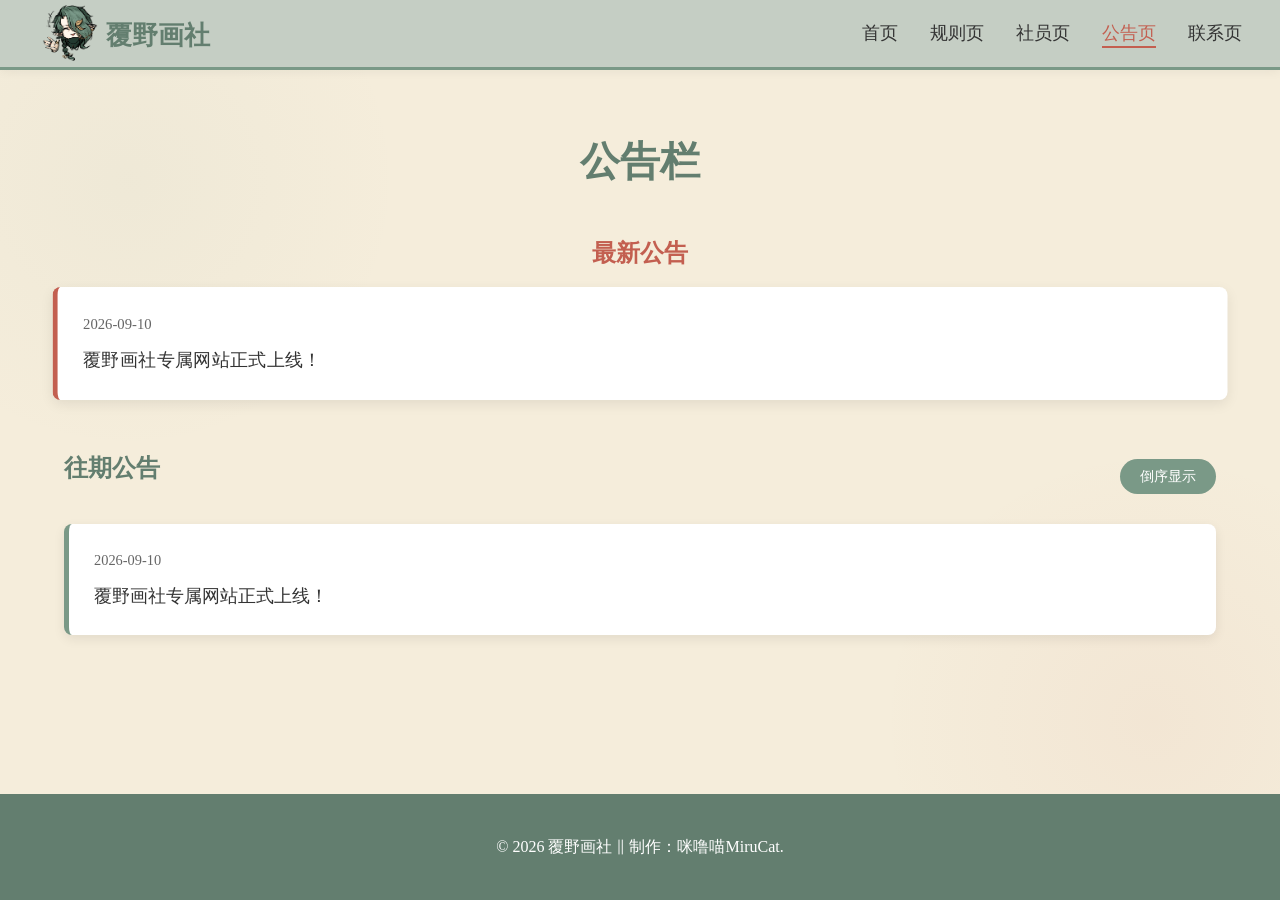
==== announcements.html @ efc0cf25 "publish website" ====
<!DOCTYPE html>
<html lang="zh-CN">
<head>
    <meta charset="UTF-8">
    <meta name="viewport" content="width=device-width, initial-scale=1.0">
    <title>覆野画社 - 公告页</title>
    <link rel="stylesheet" href="css/style.css">
    <link rel="icon" href="assets/images/favicon.webp" type="image/svg+xml"> 
</head>
<body>
    <!-- 加载遮罩层 -->
    <div id="loadingScreen" class="loading-screen">
        <img class="loading-banner" src="assets/images/ui/loading.webp" alt="加载中">
        <div class="loading-spinner"></div>
        <p class="loading-text">正在加载...</p>
    </div>

    <header>
        <nav>
            <div class="logo">覆野画社</div>
            <button class="hamburger-menu" id="hamburgerMenu">
                <span class="bar"></span>
                <span class="bar"></span>
                <span class="bar"></span>
            </button>
            <ul class="nav-links" id="navLinks">
                <li><a href="index.html">首页</a></li>
                <li><a href="rules.html">规则页</a></li>
                <li><a href="members.html">社员页</a></li>
                <li><a href="announcements.html" class="active">公告页</a></li>
                <li><a href="contact.html">联系页</a></li>
            </ul>
        </nav>
    </header>

    <main>
        <div class="container">
            <h1 class="page-title">公告栏</h1>

            <!-- 最新公告 -->
            <section style="margin-bottom: 50px;">
                <h2 style="text-align: center; color: var(--accent);">最新公告</h2>
                <div id="latestAnnouncement" class="announcement-card" style="border-left-color: var(--accent); transform: scale(1.02);">
                    <!-- 由 JS 填充内容 -->
                    <p style="text-align: center; color: var(--text-light);">暂无公告</p>
                </div>
            </section>

            <!-- 往期历史 -->
            <section>
                <div style="display: flex; justify-content: space-between; align-items: center; margin-bottom: 20px;">
                    <h2>往期公告</h2>
                    <div style="display: flex; gap: 10px;">
                        <button id="sortBtn" class="btn btn-primary" style="font-size: 0.9rem;">切换顺序 ⇅</button>
                    </div>
                </div>

                <div id="announcementList">
                    <!-- 由 JS 填充列表 -->
                </div>

                <!-- 分页控件 -->
                <div class="pagination" id="pagination">
                    <select id="pageSelect" class="page-select"></select>
                    <div class="pagination-controls">
                        <button id="prevPage" class="page-btn">&lt;</button>
                        <span id="pageInfo" class="page-info">1 / 1</span>
                        <button id="nextPage" class="page-btn">&gt;</button>
                    </div>
                </div>
            </section>
        </div>
    </main>

    <footer>
        <div class="container">
            <p>&copy; 2026 覆野画社 ‖ 制作：咪噜喵MiruCat.</p>
        </div>
    </footer>

    <script src="js/announcements.js"></script>
    <script src="js/script.js"></script>
</body>
</html>
---- css/style.css ----
:root {
    --primary: #7A9987;
    --primary-dark: #637E6F;
    --accent: #C35F50;
    --gold: #DDB480;
    --bg-color: #f5eddb; /* 仿宣纸色背景 */
    --text-color: #333;
    --text-light: #666;
    --card-bg: #FFFFFF;
    --shadow: 0 4px 12px rgba(0, 0, 0, 0.08);
    --border-radius: 8px;
    --font-main: "Noto Serif SC", "Songti SC", "SimSun", serif; /* 国风字体设置，备用宋体 */
}

* {
    box-sizing: border-box;
    margin: 0;
    padding: 0;
}

/* 缩放时禁用过渡动画，防止导航栏闪烁 */
.resize-animation-stopper * {
    transition: none !important;
    animation: none !important;
}

/* 禁止图片被拖拽 */
img {
    user-select: none;
    -webkit-user-drag: none;
}

body {
    font-family: var(--font-main);
    background-color: var(--bg-color);
    color: var(--text-color);
    line-height: 1.6;
    background-image: 
        radial-gradient(circle at 10% 20%, #7a99870d 0%, transparent 20%),
        radial-gradient(circle at 90% 80%, #c35f500d 0%, transparent 20%);
    min-height: 100vh;
    display: flex;
    flex-direction: column;
}

/* 页面通用布局 */
.container {
    width: 90%;
    max-width: 1200px;
    margin: 0 auto;
    padding: 20px 0;
}

/* 页眉与导航栏 */
header {
    background-color: #c5cec4;
    box-shadow: 0 2px 10px rgba(0,0,0,0.05);
    position: sticky;
    top: 0;
    z-index: 1000;
    border-bottom: 3px solid var(--primary);
}

nav {
    display: flex;
    justify-content: space-between;
    align-items: center;
    padding: 0.5rem 3%; /* 减小上下内边距以降低高度 */
}

.logo {
    font-size: 1.6rem; /* 稍微减小字体以配合更矮的导航栏 */
    font-weight: bold;
    color: var(--primary-dark);
    display: flex;
    align-items: center;
    position: relative;
    padding-left: 4.2rem; /* 文字左侧间距，为间距留出空间 */
    padding-top: 0.5rem; /* 顶部间距*/
    padding-bottom: 0.1rem; /* 底部间距/
    min-height: 2.5rem; /* 最小高度 */
}

.logo::before {
    content: ''; 
    position: absolute;
    left: 0.2rem; /* 增加相对于导航栏左侧边缘的间距 */
    top: 50%;
    transform: translateY(-50%);
    width: 3.5rem; /* 缩小图标尺寸 */
    height: 3.5rem;
    background-image: url('../assets/images/ui/logo.webp');
    background-size: contain;
    background-repeat: no-repeat;
    background-position: center;
    z-index: 1;
}

.nav-links {
    list-style: none;
    display: flex;
    gap: 2rem;
}

.hamburger-menu {
    display: none; /* 电脑端默认隐藏 */
    flex-direction: column;
    justify-content: space-around;
    width: 30px;
    height: 25px;
    background: transparent;
    border: none;
    cursor: pointer;
    padding: 0;
    z-index: 1001;
}

.hamburger-menu .bar {
    width: 100%;
    height: 3px;
    background-color: var(--primary-dark);
    border-radius: 10px;
    transition: all 0.3s ease-in-out;
}

.nav-links.active {
    transform: translateX(0);
}

/* 汉堡菜单展开动画 */
.hamburger-menu.active .bar:nth-child(1) {
    transform: translateY(11px) rotate(45deg);
}

.hamburger-menu.active .bar:nth-child(2) {
    opacity: 0;
}

.hamburger-menu.active .bar:nth-child(3) {
    transform: translateY(-11px) rotate(-45deg);
}

.nav-links a {
    text-decoration: none;
    color: var(--text-color);
    font-size: 1.1rem;
    transition: color 0.3s;
    position: relative;
}

.nav-links a:hover, .nav-links a.active {
    color: var(--accent);
}

.nav-links a::after {
    content: '';
    position: absolute;
    width: 0;
    height: 2px;
    bottom: -5px;
    left: 0;
    background-color: var(--accent);
    transition: width 0.3s;
}

.nav-links a:hover::after, .nav-links a.active::after {
    width: 100%;
}

/* 主内容区域 */
main {
    flex: 1;
    padding-bottom: 40px;
}

h1, h2, h3 {
    color: var(--primary-dark);
    margin-bottom: 1rem;
}

.page-title {
    text-align: center;
    margin: 40px 0;
    font-size: 2.5rem;
    position: relative;
    display: inline-block;
    left: 50%;
    transform: translateX(-50%);
}

/* 页脚 */
footer {
    background-color: var(--primary-dark);
    color: #fff;
    text-align: center;
    padding: 20px 0;
    margin-top: auto;
}

/* 按钮通用样式 */
.btn {
    padding: 8px 20px;
    border: none;
    border-radius: 20px;
    cursor: pointer;
    font-family: var(--font-main);
    transition: all 0.3s;
}

.btn-primary {
    background-color: var(--primary);
    color: white;
}

.btn-primary:hover {
    background-color: var(--primary-dark);
}

/* 社员页样式 */
.filter-section {
    background: #fff;
    padding: 20px;
    border-radius: var(--border-radius);
    box-shadow: var(--shadow);
    margin-bottom: 30px;
    border: 1px solid rgba(221, 180, 128, 0.3);
}

.search-bar {
    display: flex;
    gap: 10px;
    margin-bottom: 20px;
    align-items: center;
}

.search-input {
    flex: 1;
    padding: 10px;
    border: 1px solid #ddd;
    border-radius: 4px;
    font-family: var(--font-main);
}

.toggle-filter-btn {
    background: none;
    border: 1px solid var(--primary);
    color: var(--primary);
    padding: 8px 15px;
    border-radius: 4px;
    cursor: pointer;
}

.toggle-filter-btn:hover {
    background: var(--primary);
    color: white;
}

.filter-panel {
    display: none; /* 默认隐藏 */
    border-top: 1px dashed var(--gold);
    padding-top: 20px;
    animation: fadeIn 0.3s ease;
}

.filter-panel.active {
    display: block;
}

/* 媒体详情模态框（全屏导航） */
.media-modal .image-modal-content {
    display: flex;
    flex-direction: column;
    align-items: center;
    position: relative;
    width: 100vw;
    height: 100vh;
    max-width: none;
    max-height: none;
    background: transparent;
    padding: 0;
}

.media-container {
    flex: 1;
    width: 100%;
    display: flex;
    justify-content: center;
    align-items: center;
    padding: 40px;
    box-sizing: border-box;
}

.media-container img,
.media-container video {
    max-height: 80vh;
    max-width: 100%;
    width: auto;
    height: auto;
    object-fit: contain;
    border-radius: 4px;
    box-shadow: 0 5px 25px rgba(0,0,0,0.5);
    transition: transform 0.1s ease-out;
    user-select: none;
    pointer-events: auto;
}

.media-modal.dragging .modal-full-image {
    transition: none;
    cursor: grabbing;
}

.media-modal .modal-full-image {
    cursor: zoom-in;
}

.media-modal .modal-full-image[style*="scale"] {
    cursor: grab;
}


.media-arrow {
    position: absolute;
    top: 50%;
    transform: translateY(-50%);
    background: rgba(255, 255, 255, 0.15);
    color: white;
    border: 1px solid rgba(255, 255, 255, 0.3);
    width: 50px;
    height: 50px;
    border-radius: 50%;
    cursor: pointer;
    font-size: 24px;
    display: flex;
    align-items: center;
    justify-content: center;
    z-index: 100;
    transition: all 0.3s ease;
}

.media-arrow:hover {
    background: rgba(255, 255, 255, 0.3);
    transform: translateY(-50%) scale(1.1);
}

.media-prev {
    left: 20px;
}

.media-next {
    right: 20px;
}

.media-counter {
    position: absolute;
    bottom: 20px;
    left: 50%;
    transform: translateX(-50%);
    color: white;
    background: rgba(0, 0, 0, 0.5);
    padding: 5px 15px;
    border-radius: 20px;
    font-size: 0.9rem;
    z-index: 100;
}

.media-modal .close-image-modal {
    top: 20px;
    right: 20px;
    z-index: 110;
}

@media (max-width: 768px) {
    .media-container {
        padding: 20px;
    }
    .media-arrow {
        width: 40px;
        height: 40px;
        font-size: 20px;
        background: rgba(0, 0, 0, 0.3);
    }
    .media-prev { left: 10px; }
    .media-next { right: 10px; }
}

@keyframes fadeIn {
    from { opacity: 0; transform: translateY(-10px); }
    to { opacity: 1; transform: translateY(0); }
}

.filter-group {
    margin-bottom: 15px;
}

.filter-label {
    font-weight: bold;
    color: var(--primary-dark);
    margin-bottom: 10px;
    display: block;
}

.tag-container {
    display: flex;
    flex-wrap: wrap;
    gap: 6px;
}

.tag-btn {
    padding: 5px 12px;
    border: 1px solid var(--primary);
    background: transparent;
    color: var(--primary);
    border-radius: 20px;
    cursor: pointer;
    transition: all 0.3s;
    font-size: 0.85rem;
}

.tag-btn:hover {
    box-shadow: 0 0 8px rgba(122, 153, 135, 0.4);
}

.tag-btn.active {
    background: var(--primary);
    color: white;
    box-shadow: 0 0 10px rgba(122, 153, 135, 0.6);
}

/* 二级标签样式 */
.sub-tags-container {
    margin-top: 10px;
    padding: 10px;
    background: rgba(122, 153, 135, 0.05);
    border-radius: 8px;
    display: none;
}

.sub-tags-container.active {
    display: block;
}

.sub-tag-group {
    margin-bottom: 6px;
    padding-bottom: 8px;
    display: flex;
    align-items: center;
    border-bottom: 1px solid #ddd;
}

.sub-tag-group:last-child {
    border-bottom: none;
    padding-bottom: 0;
}

.sub-group-label {
    margin-right: 8px;
    color: var(--text-light);
    font-size: 0.9rem;
    min-width: 50px;
}

/* 已选标签栏 */
.selected-tags-bar {
    display: flex;
    flex-wrap: wrap;
    gap: 10px;
    margin-top: 10px;
    min-height: 30px;
}

.selected-tag {
    background: var(--accent);
    color: white;
    padding: 4px 12px;
    border-radius: 15px;
    font-size: 0.85rem;
    display: flex;
    align-items: center;
    gap: 6px;
}

.remove-tag {
    cursor: pointer;
    font-weight: bold;
}

/* 社员列表 - 双列网格布局 */
.members-grid {
    display: grid;
    grid-template-columns: repeat(2, 1fr); /* 固定两列 */
    gap: 20px; /* 卡片间距 */
    width: 100%;
}

/* 社员卡片 */
.member-card {
    background: #fff;
    border-radius: var(--border-radius);
    box-shadow: var(--shadow);
    overflow: hidden;
    transition: transform 0.3s, box-shadow 0.3s;
    cursor: pointer;
    border: 1px solid transparent;
    display: flex;
    flex-direction: column;
    align-items: center;
    padding: 20px;
    text-align: center;
    position: relative;
}

.member-card:hover {
    transform: translateY(-5px);
    box-shadow: 0 8px 20px rgba(0,0,0,0.12);
    border-color: var(--gold);
}

.member-avatar {
    width: 100px;
    height: 100px;
    border-radius: 50%;
    object-fit: cover;
    border: 3px solid var(--primary);
    margin-top: 20px;
    margin-bottom: 15px;
}

.member-name {
    font-size: 1.2rem;
    font-weight: bold;
    color: var(--primary-dark);
    margin-bottom: 5px;
}

.member-id {
    font-size: 0.85rem;
    color: var(--text-light);
    position: absolute;
    top: 10px;
    left: 10px;
}

/* 详情弹窗中的 ID 样式调整 */
.modal-info .member-id {
    position: static;
    display: block;
    margin-top: 4px;
    font-size: 0.9rem;
    color: var(--text-light);
}

.member-profession {
    color: var(--accent);
    font-size: 0.9rem;
    border: 1px solid var(--accent);
    padding: 2px 8px;
    border-radius: 10px;
    display: inline-block;
}

/* 分页控件 */
.pagination {
    display: flex;
    justify-content: center;
    align-items: center;
    margin-top: 40px;
    gap: 20px;
    position: relative;
}

.pagination-controls {
    display: flex;
    align-items: center;
    gap: 15px;
}

.page-btn {
    background: none;
    border: 1px solid var(--primary);
    color: var(--primary);
    width: 36px;
    height: 36px;
    border-radius: 50%;
    display: flex;
    align-items: center;
    justify-content: center;
    cursor: pointer;
    transition: 0.3s;
}

.page-btn:hover:not(:disabled) {
    background: var(--primary);
    color: white;
}

.page-btn:disabled {
    opacity: 0.5;
    cursor: not-allowed;
    border-color: #ccc;
    color: #ccc;
}

.page-info {
    font-size: 1.1rem;
    color: var(--text-light);
}

.page-select {
    padding: 5px 10px;
    border: 1px solid var(--primary);
    border-radius: 4px;
    background: white;
    color: var(--primary-dark);
    position: absolute;
    left: 0;
}

/* 通用模态框 */
.modal-overlay {
    position: fixed;
    top: 0;
    left: 0;
    width: 100%;
    height: 100%;
    background: rgba(0,0,0,0.6);
    display: flex;
    justify-content: center;
    align-items: center;
    z-index: 2000;
    opacity: 0;
    visibility: hidden;
    transition: all 0.3s;
}

.modal-overlay.active {
    opacity: 1;
    visibility: visible;
}

.modal-content {
    background: #fff;
    width: 90%;
    max-width: 800px;
    max-height: 90vh;
    border-radius: var(--border-radius);
    overflow-y: auto;
    position: relative;
    padding: 16px;
    background-image: url('data:image/svg+xml;utf8,<svg width="100" height="100" viewBox="0 0 100 100" xmlns="http://www.w3.org/2000/svg"><path d="M50 0 L60 40 L100 50 L60 60 L50 100 L40 60 L0 50 L40 40 Z" fill="%237A9987" fill-opacity="0.03"/></svg>');
}

.close-modal {
    position: absolute;
    top: 20px;
    right: 20px;
    font-size: 1.5rem;
    cursor: pointer;
    color: var(--text-light);
    transition: 0.3s;
}

.close-modal:hover {
    color: var(--accent);
}

.modal-header {
    display: flex;
    align-items: center;
    gap: 20px;
    border-bottom: 2px solid var(--gold);
    padding-bottom: 20px;
    margin-bottom: 20px;
}

.modal-avatar {
    width: 80px;
    height: 80px;
    border-radius: 50%;
    object-fit: cover;
    border: 3px solid var(--primary);
}

.modal-info h2 {
    margin: 0 0 5px 0;
    color: var(--primary-dark);
}

.modal-info .profession {
    color: var(--accent);
    font-weight: bold;
}

.modal-intro {
    color: var(--text-light);
    margin-bottom: 30px;
    font-style: italic;
    background: rgba(221, 180, 128, 0.1);
    padding: 15px;
    border-radius: 8px;
    border-left: 4px solid var(--gold);
}

/* 业务展示区域 */
.business-gallery {
    display: flex;
    flex-direction: column;
    gap: 12px;
}

.business-card {
    border: 1px solid #eee;
    border-radius: 8px;
    padding: 12px;
    box-shadow: 0 2px 8px rgba(0,0,0,0.05);
}

.biz-header {
    display: flex;
    justify-content: space-between;
    align-items: center;
    margin-bottom: 8px;
    border-bottom: 1px dashed #ddd;
    padding-bottom: 8px;
}

.biz-name {
    font-weight: bold;
    font-size: 1.1rem;
    color: var(--primary-dark);
}

.biz-price {
    color: var(--accent);
    font-weight: bold;
    font-size: 1.1rem;
}

.biz-note {
    color: var(--text-light);
    font-size: 0.9rem;
    margin-bottom: 10px;
}

.example-gallery {
    margin-top: 15px;
}

/* 例图轮播展示 */
.example-carousel {
    position: relative;
    margin-top: 10px;
    padding: 0 44px; /* 为侧边箭头留出空隙 */
}

.carousel-container {
    overflow: hidden;
    border-radius: 8px;
    margin: 0;
}

.carousel-track {
    display: flex;
    transition: transform 0.3s ease;
}

.carousel-slide {
    flex: 0 0 100%;
    display: flex;
    flex-direction: row; /* 水平布局：左右例图 */
    gap: 8px;
    box-sizing: border-box;
    padding: 0;
}

.example-item {
    position: relative;
    flex: 1; /* 平分空间 */
    aspect-ratio: 1;
    border-radius: 4px;
    overflow: hidden;
    background: #000;
}

.example-item img {
    width: 100%;
    height: 100%;
    object-fit: cover;
    display: block;
    cursor: pointer;
    transition: transform 0.3s;
}

.example-item img:hover {
    transform: scale(1.05);
}

/* 视频预览缩略图 */
.video-thumb {
    position: relative;
    width: 100%;
    height: 100%;
    cursor: pointer;
}

.video-thumb video {
    width: 100%;
    height: 100%;
    object-fit: cover;
    display: block;
}

.play-icon {
    position: absolute;
    top: 50%;
    left: 50%;
    transform: translate(-50%, -50%);
    color: white;
    background: rgba(0, 0, 0, 0.5);
    border-radius: 50%;
    width: 40px;
    height: 40px;
    display: flex;
    align-items: center;
    justify-content: center;
    font-size: 20px;
    pointer-events: none;
}

.carousel-arrow {
    position: absolute;
    top: 50%;
    transform: translateY(-50%);
    background: rgba(122, 153, 135, 0.8); /* 使用主色调，带透明度 */
    color: white;
    border: none;
    width: 30px;
    height: 30px;
    border-radius: 50%;
    cursor: pointer;
    font-size: 16px;
    display: flex;
    align-items: center;
    justify-content: center;
    z-index: 10;
    box-shadow: 0 2px 5px rgba(0,0,0,0.2);
    transition: 0.3s;
}

.carousel-arrow:hover {
    background: var(--primary-dark);
}

.carousel-prev {
    left: 8px;
}

.carousel-next {
    right: 8px;
}

@media (max-width: 768px) {
    .carousel-slide {
        padding: 0;
        gap: 6px;
    }
    .example-carousel {
        padding: 0 32px; /* 移动端缩窄侧边间距 */
    }
    .carousel-arrow {
        width: 26px;
        height: 26px;
        font-size: 14px;
    }
    .carousel-prev {
        left: 2px;
    }
    .carousel-next {
        right: 2px;
    }
}

.biz-tags {
    margin-top: 15px;
    display: flex;
    flex-wrap: wrap;
    gap: 8px;
}

.biz-tag {
    background: rgba(122, 153, 135, 0.1);
    color: var(--primary-dark);
    padding: 2px 8px;
    border-radius: 4px;
    font-size: 0.8rem;
}

/* 规则页样式 */
.rules-container {
    background: white;
    padding: 40px;
    border-radius: var(--border-radius);
    box-shadow: var(--shadow);
    max-width: 800px;
    margin: 0 auto;
    position: relative;
    overflow: hidden; /* 防止装饰图超出圆角 */
}

.rules-decoration {
    position: absolute;
    bottom: 170px; /* 让图片自然嵌入右下角 */
    right: 2px; 
    width: 220px; 
    max-width: 45%; /* 小屏幕自适应缩放 */
    height: auto;
    opacity: 1.0; 
    pointer-events: none;
    z-index: 0;
}

.rule-section {
    margin-bottom: 30px;
}

.rule-section h3 {
    border-left: 4px solid var(--accent);
    padding-left: 10px;
}

/* 联系页样式 */
.contact-grid {
    display: grid;
    grid-template-columns: 1fr 1fr;
    gap: 40px;
}

.contact-card {
    background: white;
    padding: 30px;
    border-radius: var(--border-radius);
    box-shadow: var(--shadow);
    text-align: center;
}

.qr-container {
    display: flex;
    justify-content: center;
    gap: 30px;
    margin: 20px 0;
    flex-wrap: wrap;
}

.qr-item {
    display: flex;
    flex-direction: column;
    align-items: center;
    gap: 10px;
    flex: 1;
    min-width: 140px;
    max-width: 180px;
}

.qr-item img {
    width: 100%;
    aspect-ratio: 1;
    object-fit: contain;
    border: 1px solid #eee;
    border-radius: 8px;
    padding: 5px;
    background: white;
    cursor: pointer;
    transition: transform 0.3s ease;
}

.qr-item img:hover {
    transform: scale(1.05);
}

.qr-item span {
    font-size: 0.9rem;
    color: var(--primary-dark);
    font-weight: bold;
    text-align: center;
    line-height: 1.4;
}

.zoomable-image {
    cursor: zoom-in;
}

.social-links {
    display: flex;
    flex-direction: column;
    gap: 15px;
}

.social-link {
    display: block;
    padding: 15px;
    background: #f9f9f9;
    border-radius: 8px;
    text-decoration: none;
    color: var(--text-color);
    font-weight: bold;
    transition: 0.3s;
    border: 1px solid #eee;
}

.social-link:hover {
    background: var(--primary);
    color: white;
    transform: translateX(5px);
}

.qr-placeholder {
    width: 200px;
    height: 200px;
    background: #eee;
    margin: 20px auto;
    display: flex;
    align-items: center;
    justify-content: center;
    color: #999;
    border: 2px dashed #ccc;
}

/* 公告页样式 */
.announcement-card {
    background: white;
    padding: 25px;
    border-radius: var(--border-radius);
    box-shadow: var(--shadow);
    margin-bottom: 20px;
    border-left: 5px solid var(--primary);
}

.announcement-date {
    color: var(--text-light);
    font-size: 0.9rem;
    margin-bottom: 10px;
    display: block;
}

.announcement-content {
    font-size: 1.1rem;
}

.divider {
    height: 1px;
    background: #eee;
    margin: 20px 0;
}

/* 响应式调整 */
@media (max-width: 768px) {
    .nav-links {
        position: fixed;
        top: 0;
        right: 0;
        width: 70%;
        height: 100%;
        background-color: var(--bg-color);
        flex-direction: column;
        padding-top: 80px;
        transform: translateX(100%);
        transition: transform 0.3s ease-in-out;
        box-shadow: -2px 0 10px rgba(0,0,0,0.1);
        z-index: 999;
    }

    .nav-links li {
        width: 100%;
        text-align: center;
        margin: 1rem 0;
    }
}

/* 加载界面样式 */
.loading-screen {
    position: fixed;
    top: 0;
    left: 0;
    width: 100%;
    height: 100%;
    background: var(--bg-color);
    display: flex;
    flex-direction: column;
    justify-content: center;
    align-items: center;
    z-index: 9999;
    opacity: 1;
    transition: opacity 0.5s ease-in-out, visibility 0.5s ease-in-out;
    visibility: visible;
}

.loading-banner {
    width: 180px;
    max-width: 60vw;
    height: auto;
    margin-bottom: 12px;
}

.loading-screen.hidden {
    opacity: 0;
    visibility: hidden;
}

.loading-spinner {
    width: 50px;
    height: 50px;
    border: 4px solid rgba(122, 153, 135, 0.2);
    border-top: 4px solid var(--primary);
    border-radius: 50%;
    animation: spin 1s linear infinite;
    margin-bottom: 20px;
}

@keyframes spin {
    0% { transform: rotate(0deg); }
    100% { transform: rotate(360deg); }
}

.loading-text {
    color: var(--primary);
    font-size: 1.1rem;
    font-weight: 500;
    letter-spacing: 1px;
    animation: pulse 1.5s ease-in-out infinite;
}

@keyframes pulse {
    0%, 100% { opacity: 1; }
    50% { opacity: 0.5; }
}

@media (max-width: 768px) {
    .nav-links a {
        padding: 15px 0;
        display: block;
        font-size: 1.3rem;
    }

    .nav-links a::after {
        left: 50%;
        transform: translateX(-50%);
    }

    .hamburger-menu {
        display: flex;
    }
}

/* 图片放大查看样式 */
.image-modal-overlay {
    position: fixed;
    top: 0;
    left: 0;
    width: 100%;
    height: 100%;
    background: rgba(0, 0, 0, 0.9);
    display: none; /* 默认隐藏 */
    justify-content: center;
    align-items: center;
    z-index: 10000;
}

.image-modal-overlay.active {
    display: flex; /* 激活时显示 */
    animation: fadeIn 0.3s ease;
}

.image-modal-content {
    position: relative;
    max-width: 90vw;
    max-height: 90vh;
    display: flex;
    justify-content: center;
    align-items: center;
}

.modal-full-image {
    max-width: 100%;
    max-height: 100%;
    object-fit: contain;
    border-radius: 8px;
    box-shadow: 0 10px 30px rgba(0, 0, 0, 0.5);
}

.modal-full-video {
    max-width: 100%;
    max-height: 100%;
    border-radius: 8px;
    box-shadow: 0 10px 30px rgba(0, 0, 0, 0.5);
    background: #000;
}

.close-image-modal {
    position: absolute;
    top: -40px;
    right: 0;
    color: white;
    font-size: 30px;
    font-weight: bold;
    cursor: pointer;
    background: rgba(0, 0, 0, 0.5);
    border-radius: 50%;
    width: 35px;
    height: 35px;
    display: flex;
    align-items: center;
    justify-content: center;
    transition: background 0.3s ease;
}

.close-image-modal:hover {
    background: rgba(0, 0, 0, 0.8);
}

@keyframes fadeIn {
    from { opacity: 0; }
    to { opacity: 1; }
}

/* 图片查看器移动端调整 */
@media (max-width: 768px) {
    .image-modal-content {
        max-width: 95vw;
        max-height: 95vh;
    }

    .close-image-modal {
        top: -35px;
        width: 30px;
        height: 30px;
        font-size: 24px;
    }
}
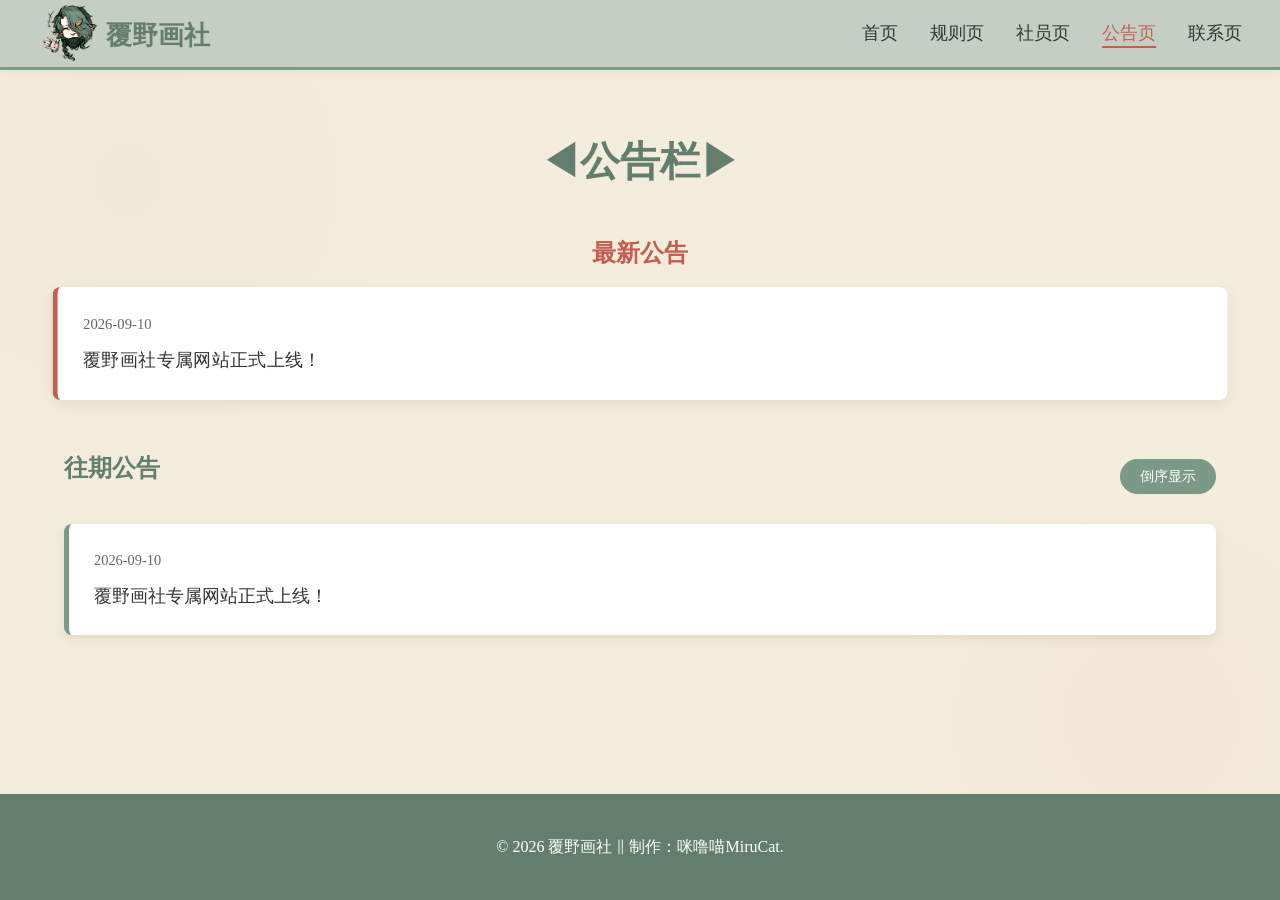
==== commit f1e9cad7: "update fonts and loading" ====
--- a/announcements.html
+++ b/announcements.html
@@ -35,7 +35,7 @@
 
     <main>
         <div class="container">
-            <h1 class="page-title">公告栏</h1>
+            <h1 class="page-title">◀公告栏▶</h1>
 
             <!-- 最新公告 -->
             <section style="margin-bottom: 50px;">
--- a/css/style.css
+++ b/css/style.css
@@ -1,3 +1,11 @@
+@font-face {
+    font-family: 'FuyeMainFont';
+    src: url('../assets/fonts/免费商用_鼎猎宋刻体.ttf') format('truetype');
+    font-weight: normal;
+    font-style: normal;
+    font-display: swap;
+}
+
 :root {
     --primary: #7A9987;
     --primary-dark: #637E6F;
@@ -9,7 +17,7 @@
     --card-bg: #FFFFFF;
     --shadow: 0 4px 12px rgba(0, 0, 0, 0.08);
     --border-radius: 8px;
-    --font-main: "Noto Serif SC", "Songti SC", "SimSun", serif; /* 国风字体设置，备用宋体 */
+    --font-main: "FuyeMainFont", "Noto Serif SC", "Songti SC", "SimSun", serif; /* 国风字体设置，备用宋体 */
 }
 
 * {
